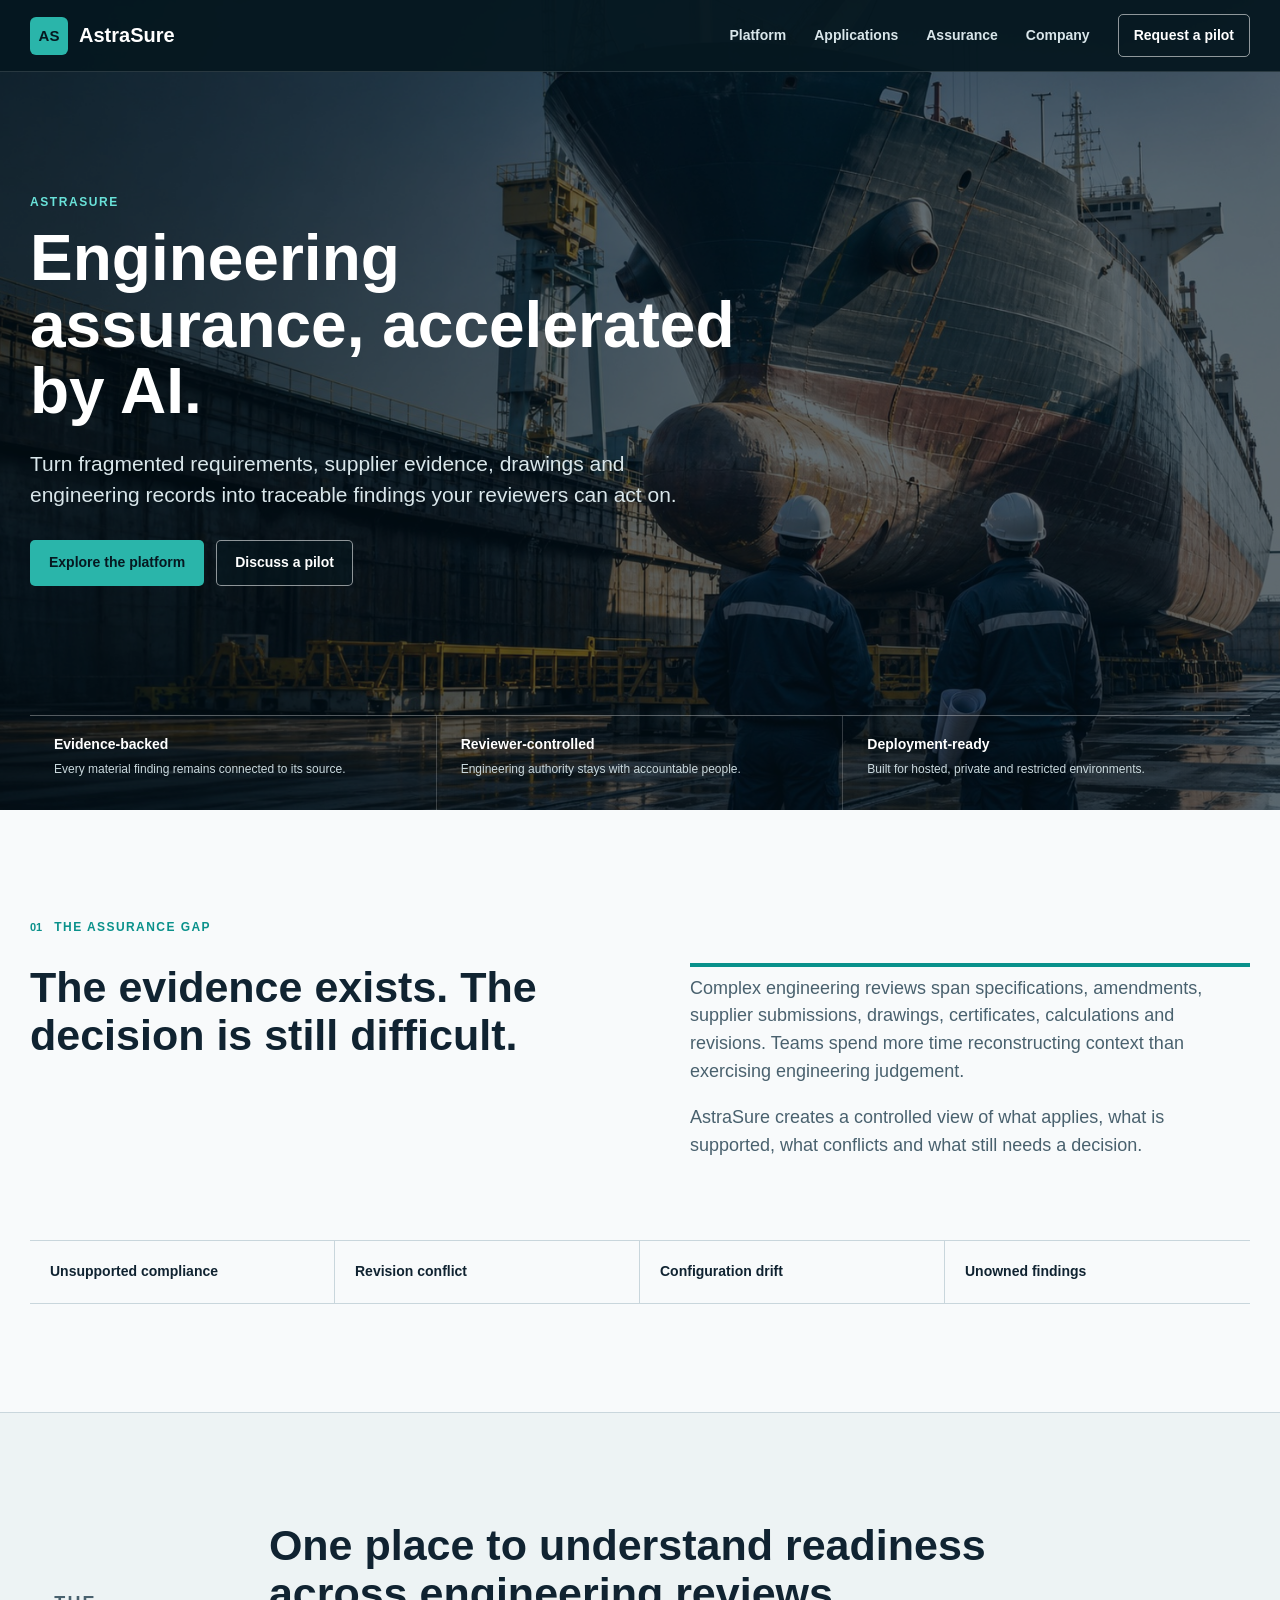
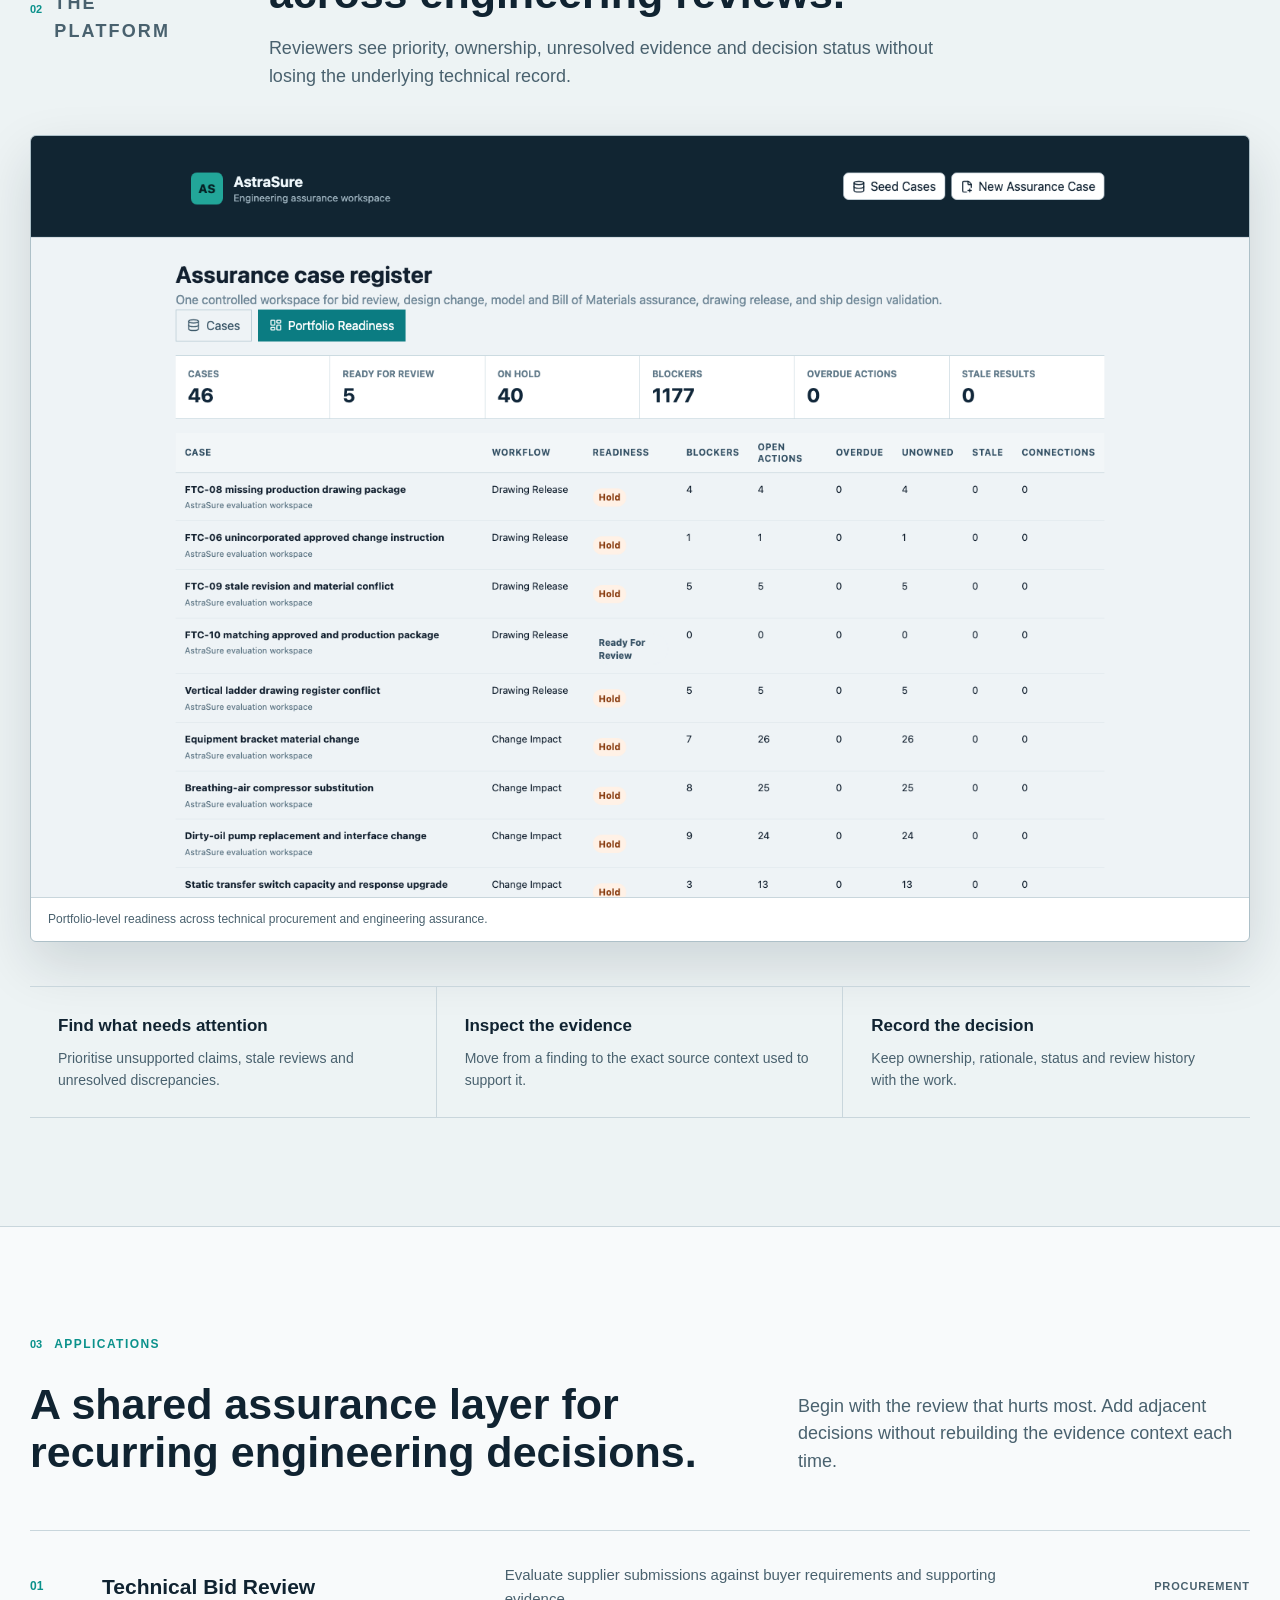
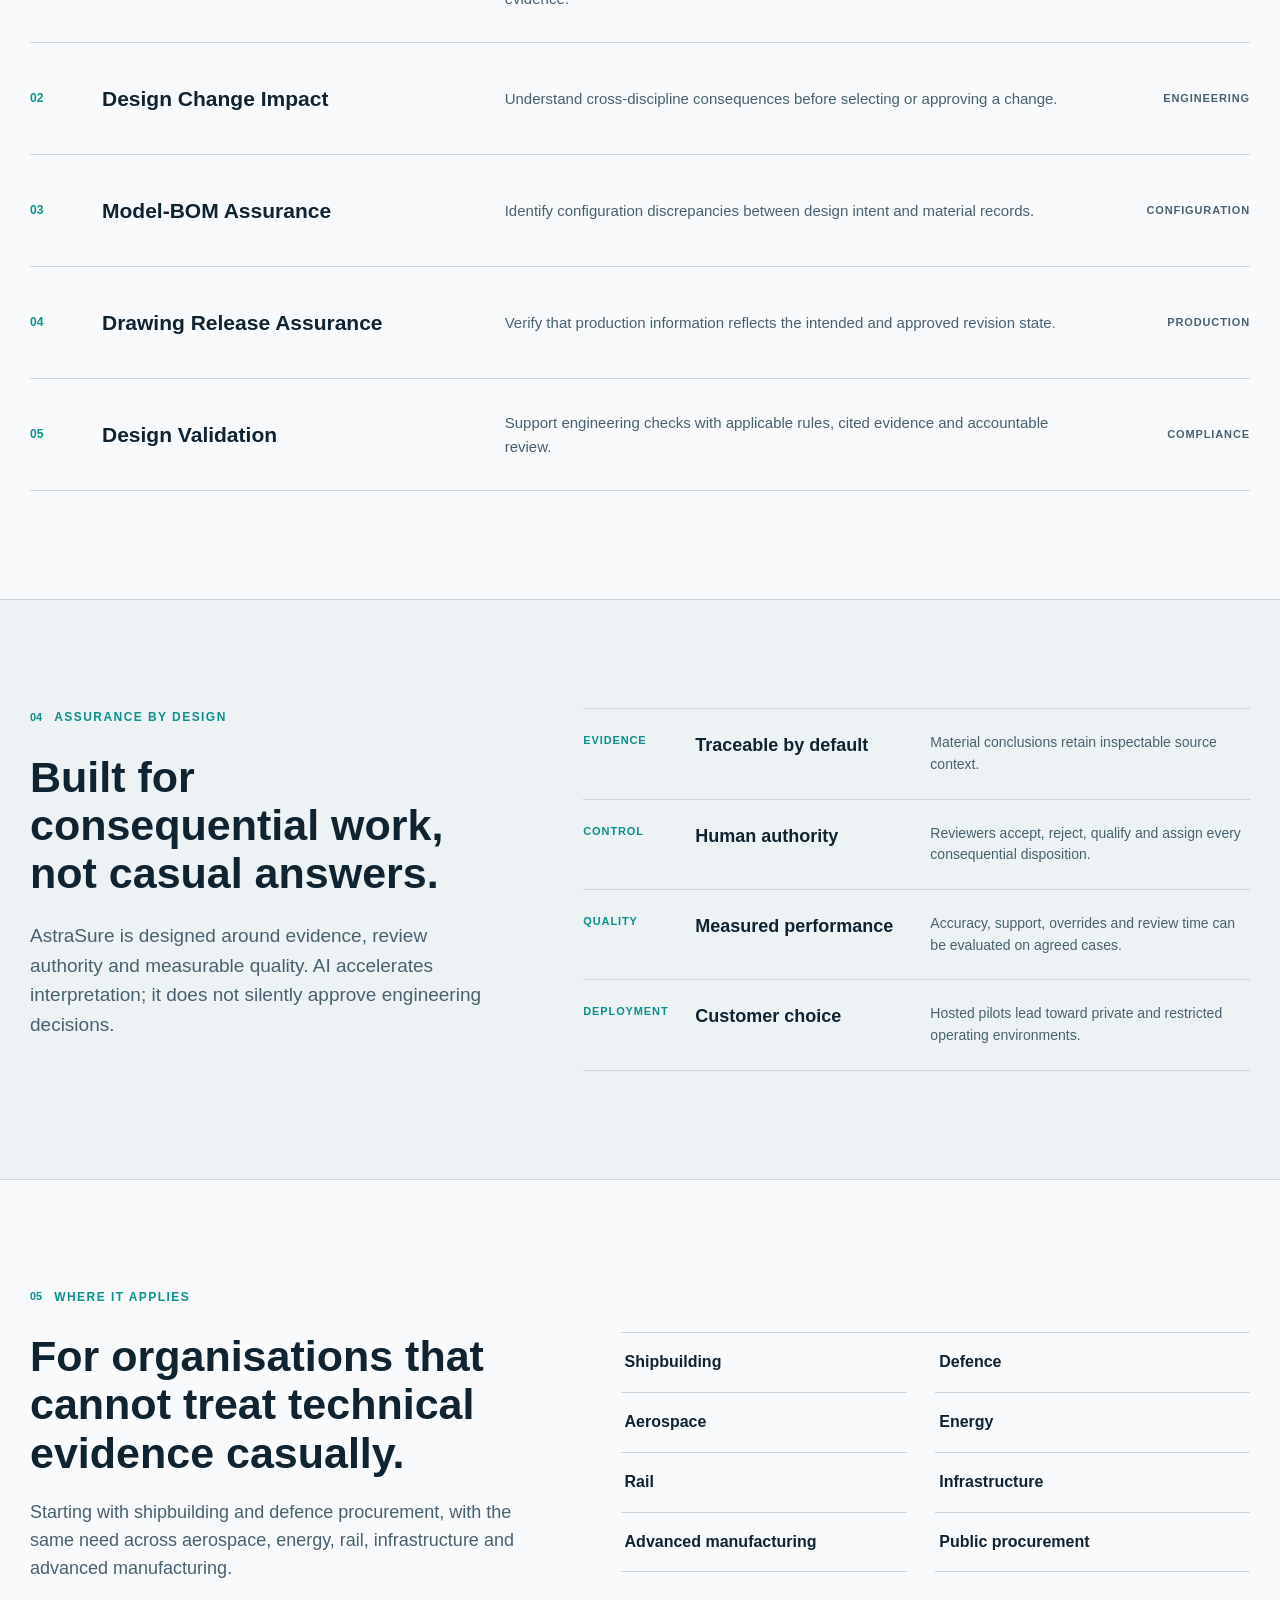
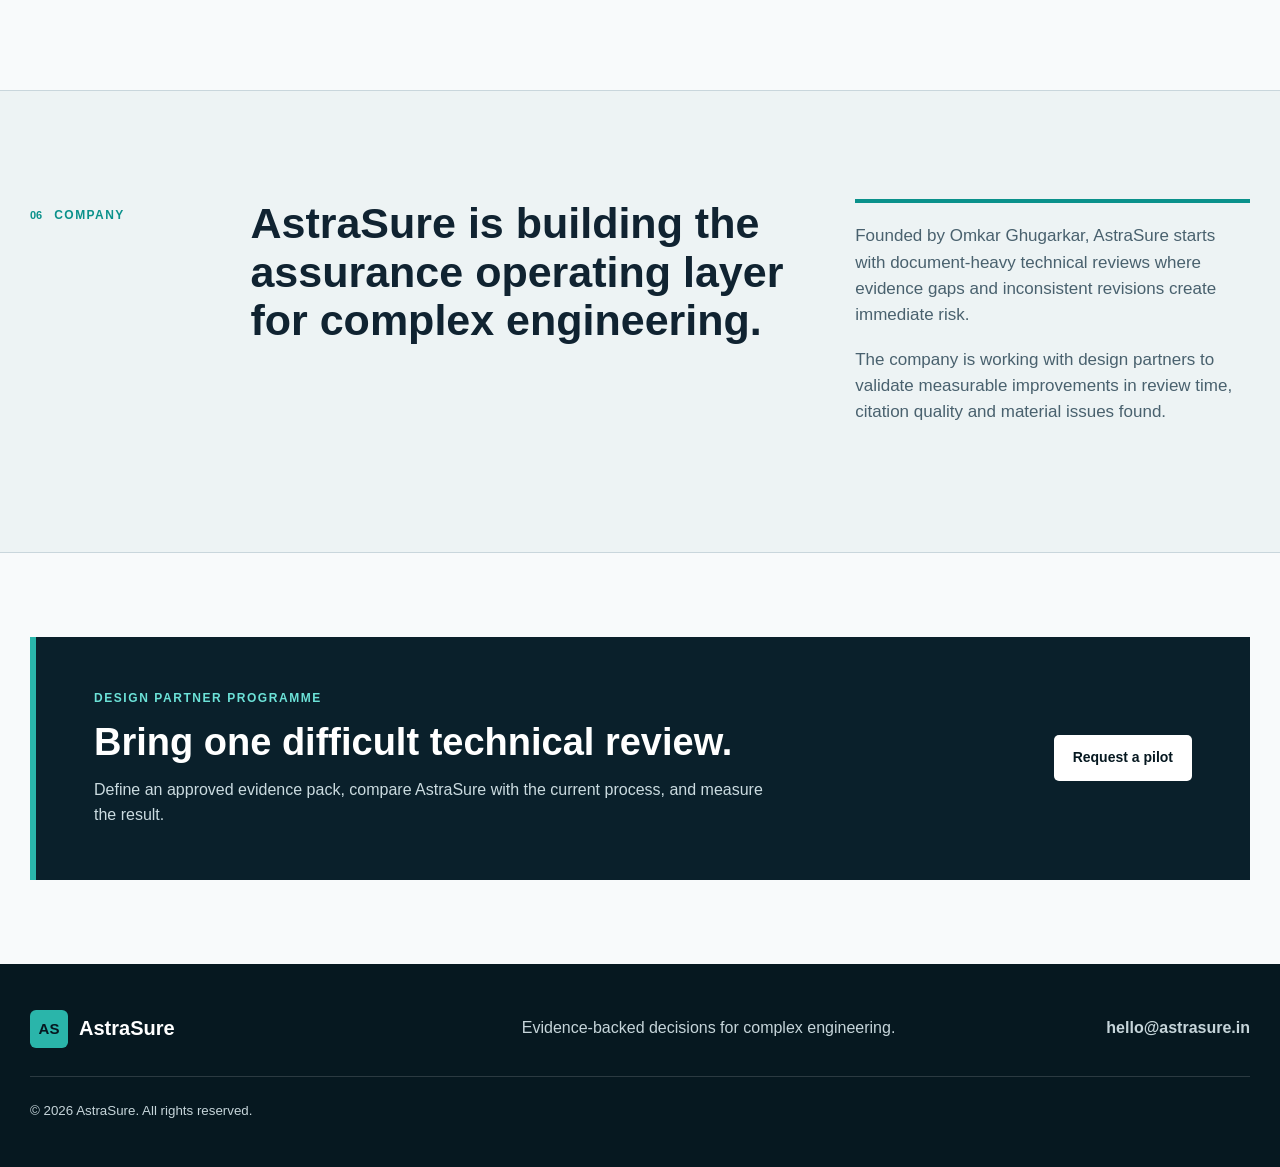
==== index.html @ 998c0419 "Launch AstraSure public website" ====
<!doctype html>
<html lang="en">
<head>
  <meta charset="utf-8">
  <meta name="viewport" content="width=device-width, initial-scale=1">
  <title>AstraSure | AI Engineering Assurance</title>
  <meta name="description" content="AstraSure helps engineering teams turn fragmented technical evidence into traceable findings and accountable decisions.">
  <meta name="theme-color" content="#0a202b">
  <meta property="og:title" content="AstraSure | AI Engineering Assurance">
  <meta property="og:description" content="Evidence-backed decisions for complex engineering.">
  <meta property="og:type" content="website">
  <meta property="og:url" content="https://astrasure.in/">
  <meta property="og:image" content="https://astrasure.in/assets/shipyard-hero.jpg">
  <link rel="canonical" href="https://astrasure.in/">
  <link rel="icon" href="assets/favicon.svg" type="image/svg+xml">
  <link rel="stylesheet" href="styles.css">
  <script src="script.js" defer></script>
</head>
<body>
  <a class="skip-link" href="#main">Skip to content</a>
  <header class="site-header" id="top">
    <a class="brand" href="#top" aria-label="AstraSure home">
      <span class="brand-mark">AS</span>
      <span>AstraSure</span>
    </a>
    <button class="menu-toggle" type="button" aria-expanded="false" aria-controls="site-nav" aria-label="Open navigation">
      <span></span><span></span><span></span>
    </button>
    <nav class="site-nav" id="site-nav" aria-label="Primary navigation">
      <a href="#platform">Platform</a>
      <a href="#applications">Applications</a>
      <a href="#assurance">Assurance</a>
      <a href="#company">Company</a>
      <a class="nav-action" href="#contact">Request a pilot</a>
    </nav>
  </header>

  <main id="main">
    <section class="hero" aria-labelledby="hero-title">
      <div class="hero-media" role="img" aria-label="Engineers inspecting a vessel in a modern shipyard"></div>
      <div class="hero-overlay" aria-hidden="true"></div>
      <div class="hero-inner">
        <div class="hero-content">
          <p class="eyebrow">AstraSure</p>
          <h1 id="hero-title">Engineering assurance, accelerated by AI.</h1>
          <p class="hero-copy">Turn fragmented requirements, supplier evidence, drawings and engineering records into traceable findings your reviewers can act on.</p>
          <div class="hero-actions">
            <a class="button primary" href="#platform">Explore the platform</a>
            <a class="button secondary" href="#contact">Discuss a pilot</a>
          </div>
        </div>
        <div class="hero-proof" aria-label="AstraSure product principles">
          <span><strong>Evidence-backed</strong>Every material finding remains connected to its source.</span>
          <span><strong>Reviewer-controlled</strong>Engineering authority stays with accountable people.</span>
          <span><strong>Deployment-ready</strong>Built for hosted, private and restricted environments.</span>
        </div>
      </div>
    </section>

    <section class="problem section" aria-labelledby="problem-title">
      <div class="section-label"><span>01</span><p>The assurance gap</p></div>
      <div class="problem-layout">
        <h2 id="problem-title">The evidence exists. The decision is still difficult.</h2>
        <div class="problem-copy">
          <p>Complex engineering reviews span specifications, amendments, supplier submissions, drawings, certificates, calculations and revisions. Teams spend more time reconstructing context than exercising engineering judgement.</p>
          <p>AstraSure creates a controlled view of what applies, what is supported, what conflicts and what still needs a decision.</p>
        </div>
      </div>
      <div class="risk-strip" aria-label="Common assurance risks">
        <span>Unsupported compliance</span>
        <span>Revision conflict</span>
        <span>Configuration drift</span>
        <span>Unowned findings</span>
      </div>
    </section>

    <section class="platform section-band" id="platform" aria-labelledby="platform-title">
      <div class="section-inner">
        <div class="section-heading">
          <div class="section-label"><span>02</span><p>The platform</p></div>
          <div>
            <h2 id="platform-title">One place to understand readiness across engineering reviews.</h2>
            <p>Reviewers see priority, ownership, unresolved evidence and decision status without losing the underlying technical record.</p>
          </div>
        </div>
        <figure class="product-frame reveal">
          <img src="assets/product-portfolio.png" alt="AstraSure portfolio register showing engineering assurance cases and blockers" width="1600" height="1000">
          <figcaption>Portfolio-level readiness across technical procurement and engineering assurance.</figcaption>
        </figure>
        <div class="platform-outcomes">
          <article><strong>Find what needs attention</strong><p>Prioritise unsupported claims, stale reviews and unresolved discrepancies.</p></article>
          <article><strong>Inspect the evidence</strong><p>Move from a finding to the exact source context used to support it.</p></article>
          <article><strong>Record the decision</strong><p>Keep ownership, rationale, status and review history with the work.</p></article>
        </div>
      </div>
    </section>

    <section class="applications section" id="applications" aria-labelledby="applications-title">
      <div class="section-label"><span>03</span><p>Applications</p></div>
      <div class="applications-intro">
        <h2 id="applications-title">A shared assurance layer for recurring engineering decisions.</h2>
        <p>Begin with the review that hurts most. Add adjacent decisions without rebuilding the evidence context each time.</p>
      </div>
      <div class="application-list">
        <article><span>01</span><h3>Technical Bid Review</h3><p>Evaluate supplier submissions against buyer requirements and supporting evidence.</p><strong>Procurement</strong></article>
        <article><span>02</span><h3>Design Change Impact</h3><p>Understand cross-discipline consequences before selecting or approving a change.</p><strong>Engineering</strong></article>
        <article><span>03</span><h3>Model-BOM Assurance</h3><p>Identify configuration discrepancies between design intent and material records.</p><strong>Configuration</strong></article>
        <article><span>04</span><h3>Drawing Release Assurance</h3><p>Verify that production information reflects the intended and approved revision state.</p><strong>Production</strong></article>
        <article><span>05</span><h3>Design Validation</h3><p>Support engineering checks with applicable rules, cited evidence and accountable review.</p><strong>Compliance</strong></article>
      </div>
    </section>

    <section class="assurance section-band" id="assurance" aria-labelledby="assurance-title">
      <div class="section-inner assurance-layout">
        <div>
          <div class="section-label"><span>04</span><p>Assurance by design</p></div>
          <h2 id="assurance-title">Built for consequential work, not casual answers.</h2>
          <p class="assurance-lead">AstraSure is designed around evidence, review authority and measurable quality. AI accelerates interpretation; it does not silently approve engineering decisions.</p>
        </div>
        <div class="assurance-list">
          <article><span>Evidence</span><h3>Traceable by default</h3><p>Material conclusions retain inspectable source context.</p></article>
          <article><span>Control</span><h3>Human authority</h3><p>Reviewers accept, reject, qualify and assign every consequential disposition.</p></article>
          <article><span>Quality</span><h3>Measured performance</h3><p>Accuracy, support, overrides and review time can be evaluated on agreed cases.</p></article>
          <article><span>Deployment</span><h3>Customer choice</h3><p>Hosted pilots lead toward private and restricted operating environments.</p></article>
        </div>
      </div>
    </section>

    <section class="industries section" aria-labelledby="industries-title">
      <div class="section-label"><span>05</span><p>Where it applies</p></div>
      <div class="industries-layout">
        <div>
          <h2 id="industries-title">For organisations that cannot treat technical evidence casually.</h2>
          <p>Starting with shipbuilding and defence procurement, with the same need across aerospace, energy, rail, infrastructure and advanced manufacturing.</p>
        </div>
        <div class="sector-list" aria-label="Target industries">
          <span>Shipbuilding</span><span>Defence</span><span>Aerospace</span><span>Energy</span><span>Rail</span><span>Infrastructure</span><span>Advanced manufacturing</span><span>Public procurement</span>
        </div>
      </div>
    </section>

    <section class="company section-band" id="company" aria-labelledby="company-title">
      <div class="section-inner company-layout">
        <div class="section-label"><span>06</span><p>Company</p></div>
        <h2 id="company-title">AstraSure is building the assurance operating layer for complex engineering.</h2>
        <div class="company-copy">
          <p>Founded by Omkar Ghugarkar, AstraSure starts with document-heavy technical reviews where evidence gaps and inconsistent revisions create immediate risk.</p>
          <p>The company is working with design partners to validate measurable improvements in review time, citation quality and material issues found.</p>
        </div>
      </div>
    </section>

    <section class="contact" id="contact" aria-labelledby="contact-title">
      <div>
        <p class="eyebrow">Design partner programme</p>
        <h2 id="contact-title">Bring one difficult technical review.</h2>
        <p>Define an approved evidence pack, compare AstraSure with the current process, and measure the result.</p>
      </div>
      <a class="button contact-button" href="mailto:hello@astrasure.in?subject=AstraSure%20design%20partner%20conversation">Request a pilot</a>
    </section>
  </main>

  <footer class="site-footer">
    <a class="brand footer-brand" href="#top"><span class="brand-mark">AS</span><span>AstraSure</span></a>
    <p>Evidence-backed decisions for complex engineering.</p>
    <a href="mailto:hello@astrasure.in">hello@astrasure.in</a>
    <small>&copy; <span id="year">2026</span> AstraSure. All rights reserved.</small>
  </footer>
</body>
</html>
---- styles.css ----
:root {
  --ink: #102331;
  --ink-soft: #49616e;
  --navy: #0a202b;
  --navy-deep: #061820;
  --teal: #0a918b;
  --teal-bright: #2ab5aa;
  --paper: #f8fafb;
  --mist: #edf3f4;
  --line: #c9d6dc;
  --white: #ffffff;
  --max: 1220px;
  --shadow: 0 22px 55px rgba(8, 31, 42, 0.14);
}

* { box-sizing: border-box; }
html { scroll-behavior: smooth; }
body {
  margin: 0;
  color: var(--ink);
  background: var(--paper);
  font-family: Inter, ui-sans-serif, -apple-system, BlinkMacSystemFont, "Segoe UI", sans-serif;
  font-size: 16px;
  line-height: 1.55;
  letter-spacing: 0;
}
body.menu-open { overflow: hidden; }
img { display: block; max-width: 100%; height: auto; }
a { color: inherit; }
button, a { -webkit-tap-highlight-color: transparent; }
button { font: inherit; }

.skip-link { position: fixed; top: 8px; left: 8px; z-index: 100; padding: 10px 14px; background: var(--white); transform: translateY(-160%); }
.skip-link:focus { transform: translateY(0); }

.site-header {
  position: fixed;
  inset: 0 0 auto;
  z-index: 50;
  height: 72px;
  display: flex;
  align-items: center;
  justify-content: space-between;
  padding: 0 max(24px, calc((100vw - var(--max)) / 2));
  color: var(--white);
  background: rgba(6, 24, 32, 0.95);
  border-bottom: 1px solid rgba(255, 255, 255, 0.14);
}
.brand { display: inline-flex; align-items: center; gap: 11px; font-size: 20px; font-weight: 820; text-decoration: none; }
.brand-mark { display: inline-grid; width: 38px; height: 38px; place-items: center; color: var(--navy-deep); background: var(--teal-bright); border-radius: 6px; font-size: 15px; font-weight: 900; }
.site-nav { display: flex; align-items: center; gap: 28px; }
.site-nav a { color: #d9e6ea; font-size: 14px; font-weight: 680; text-decoration: none; }
.site-nav a:hover, .site-nav a:focus-visible { color: var(--white); }
.site-nav .nav-action { padding: 10px 15px; color: var(--white); border: 1px solid rgba(255,255,255,.55); border-radius: 5px; }
.menu-toggle { display: none; }

.hero { position: relative; min-height: 720px; height: 90vh; max-height: 880px; overflow: hidden; color: var(--white); background: var(--navy-deep); }
.hero-media, .hero-overlay { position: absolute; inset: 0; }
.hero-media { background: url("assets/shipyard-hero.jpg") center center / cover no-repeat; }
.hero-overlay { background: rgba(3, 19, 27, 0.62); }
.hero-inner { position: relative; z-index: 2; width: min(var(--max), calc(100% - 48px)); height: 100%; margin: 0 auto; display: grid; grid-template-rows: 1fr auto; }
.hero-content { align-self: center; max-width: 720px; padding-top: 64px; }
.eyebrow { margin: 0 0 14px; color: var(--teal); font-size: 12px; font-weight: 850; letter-spacing: .13em; text-transform: uppercase; }
.hero .eyebrow { color: #69e2d9; }
.hero h1 { max-width: 720px; margin: 0; font-size: 64px; line-height: 1.04; letter-spacing: 0; }
.hero-copy { max-width: 680px; margin: 24px 0 30px; color: #d9e6ea; font-size: 21px; line-height: 1.46; }
.hero-actions { display: flex; flex-wrap: wrap; gap: 12px; }
.button { display: inline-flex; min-height: 46px; padding: 11px 18px; align-items: center; justify-content: center; border: 1px solid transparent; border-radius: 5px; font-size: 14px; font-weight: 800; text-decoration: none; transition: transform 160ms ease, background-color 160ms ease; }
.button:hover { transform: translateY(-2px); }
.button.primary { color: var(--navy-deep); background: var(--teal-bright); }
.button.secondary { color: var(--white); background: rgba(6, 24, 32, .55); border-color: rgba(255,255,255,.55); }
.hero-proof { display: grid; grid-template-columns: repeat(3, 1fr); border-top: 1px solid rgba(255,255,255,.32); }
.hero-proof span { min-height: 94px; padding: 18px 24px; color: #cad9de; border-right: 1px solid rgba(255,255,255,.2); font-size: 12px; }
.hero-proof span:last-child { border-right: 0; }
.hero-proof strong { display: block; margin-bottom: 4px; color: var(--white); font-size: 14px; }

.section { width: min(var(--max), calc(100% - 48px)); margin: 0 auto; padding: 108px 0; }
.section-band { padding: 108px 24px; background: var(--mist); border-block: 1px solid var(--line); }
.section-inner { width: min(var(--max), 100%); margin: 0 auto; }
.section-label { display: flex; align-items: center; gap: 12px; margin-bottom: 26px; color: var(--teal); }
.section-label span { font-size: 11px; font-weight: 850; }
.section-label p { margin: 0; font-size: 12px; font-weight: 850; letter-spacing: .12em; text-transform: uppercase; }
h2 { margin: 0; font-size: 43px; line-height: 1.12; letter-spacing: 0; }

.problem-layout { display: grid; grid-template-columns: 1fr 1fr; gap: 100px; align-items: start; }
.problem-copy { padding-top: 8px; border-top: 4px solid var(--teal); }
.problem-copy p { margin: 0 0 18px; color: var(--ink-soft); font-size: 18px; }
.risk-strip { margin-top: 62px; display: grid; grid-template-columns: repeat(4, 1fr); border-block: 1px solid var(--line); }
.risk-strip span { padding: 20px; border-right: 1px solid var(--line); font-size: 14px; font-weight: 760; }
.risk-strip span:last-child { border-right: 0; }

.section-heading { display: grid; grid-template-columns: .32fr 1.68fr; gap: 52px; margin-bottom: 44px; }
.section-heading .section-label { margin: 7px 0 0; }
.section-heading > div:last-child { max-width: 820px; }
.section-heading p { max-width: 680px; margin: 18px 0 0; color: var(--ink-soft); font-size: 18px; }
.product-frame { width: 100%; margin: 0; overflow: hidden; background: var(--white); border: 1px solid #adc0c8; border-radius: 6px; box-shadow: var(--shadow); }
.product-frame img { width: 100%; height: auto; aspect-ratio: 8 / 5; object-fit: contain; background: #eef3f5; }
.product-frame figcaption { padding: 12px 17px; color: var(--ink-soft); border-top: 1px solid var(--line); font-size: 12px; }
.platform-outcomes { display: grid; grid-template-columns: repeat(3, 1fr); margin-top: 44px; border-block: 1px solid var(--line); }
.platform-outcomes article { padding: 26px 28px; border-right: 1px solid var(--line); }
.platform-outcomes article:last-child { border-right: 0; }
.platform-outcomes strong { font-size: 17px; }
.platform-outcomes p { margin: 9px 0 0; color: var(--ink-soft); font-size: 14px; }

.applications-intro { display: grid; grid-template-columns: 1.2fr .8fr; gap: 90px; margin-bottom: 54px; align-items: end; }
.applications-intro p { margin: 0; color: var(--ink-soft); font-size: 18px; }
.application-list { border-top: 1px solid var(--line); }
.application-list article { display: grid; grid-template-columns: 48px 1.05fr 1.55fr .45fr; gap: 24px; align-items: center; min-height: 112px; border-bottom: 1px solid var(--line); }
.application-list article > span { color: var(--teal); font-size: 12px; font-weight: 850; }
.application-list h3 { margin: 0; font-size: 21px; line-height: 1.2; }
.application-list p { margin: 0; color: var(--ink-soft); font-size: 15px; }
.application-list article > strong { justify-self: end; color: var(--ink-soft); font-size: 11px; letter-spacing: .08em; text-transform: uppercase; }

.assurance-layout { display: grid; grid-template-columns: .82fr 1.18fr; gap: 90px; align-items: start; }
.assurance-lead { margin: 24px 0 0; color: var(--ink-soft); font-size: 19px; }
.assurance-list { border-top: 1px solid var(--line); }
.assurance-list article { display: grid; grid-template-columns: 90px .8fr 1.2fr; gap: 22px; padding: 23px 0; align-items: start; border-bottom: 1px solid var(--line); }
.assurance-list article > span { color: var(--teal); font-size: 11px; font-weight: 850; letter-spacing: .08em; text-transform: uppercase; }
.assurance-list h3 { margin: 0; font-size: 18px; }
.assurance-list p { margin: 0; color: var(--ink-soft); font-size: 14px; }

.industries-layout { display: grid; grid-template-columns: .88fr 1.12fr; gap: 96px; align-items: start; }
.industries-layout > div:first-child p { margin: 22px 0 0; color: var(--ink-soft); font-size: 18px; }
.sector-list { display: grid; grid-template-columns: repeat(2, 1fr); border-top: 1px solid var(--line); }
.sector-list span { padding: 17px 4px; border-bottom: 1px solid var(--line); font-weight: 750; }
.sector-list span:nth-child(odd) { margin-right: 28px; }

.company-layout { display: grid; grid-template-columns: .32fr 1.05fr .75fr; gap: 52px; align-items: start; }
.company-layout .section-label { margin-top: 7px; }
.company-copy { padding-top: 20px; border-top: 4px solid var(--teal); }
.company-copy p { margin: 0 0 18px; color: var(--ink-soft); font-size: 17px; }

.contact { width: min(var(--max), calc(100% - 48px)); margin: 84px auto; padding: 52px 58px; display: grid; grid-template-columns: 1fr auto; gap: 60px; align-items: center; color: var(--white); background: var(--navy); border-left: 6px solid var(--teal-bright); }
.contact .eyebrow { color: #6ce2d8; }
.contact h2 { font-size: 38px; }
.contact p:last-child { max-width: 690px; margin: 14px 0 0; color: #cbdbe0; }
.contact-button { color: var(--navy-deep); background: var(--white); }

.site-footer { display: grid; grid-template-columns: 1fr 1.2fr auto; gap: 28px; align-items: center; padding: 46px max(24px, calc((100vw - var(--max)) / 2)); color: #c6d5da; background: var(--navy-deep); }
.footer-brand { color: var(--white); }
.site-footer p { margin: 0; }
.site-footer > a:not(.brand) { font-weight: 700; text-decoration: none; }
.site-footer small { grid-column: 1 / -1; padding-top: 24px; border-top: 1px solid rgba(255,255,255,.15); }

.reveal { opacity: 1; transform: none; }

@media (max-width: 900px) {
  .site-header { height: 66px; padding: 0 20px; }
  .menu-toggle { display: grid; gap: 4px; width: 42px; height: 42px; place-content: center; padding: 0; color: var(--white); background: transparent; border: 1px solid rgba(255,255,255,.35); border-radius: 5px; }
  .menu-toggle span { display: block; width: 18px; height: 2px; background: currentColor; }
  .site-nav { position: fixed; inset: 66px 0 0; display: none; align-items: stretch; padding: 28px 24px; background: var(--navy-deep); }
  .site-nav.open { display: flex; flex-direction: column; gap: 0; }
  .site-nav a { padding: 18px 4px; border-bottom: 1px solid rgba(255,255,255,.16); font-size: 18px; }
  .site-nav .nav-action { margin-top: 18px; text-align: center; border: 1px solid rgba(255,255,255,.55); }
  .hero { min-height: 700px; height: 90vh; }
  .hero-media { background-position: 58% center; }
  .hero-inner { width: calc(100% - 40px); }
  .hero-content { padding-top: 52px; }
  .hero h1 { font-size: 47px; }
  .hero-copy { font-size: 18px; }
  .hero-proof { grid-template-columns: 1fr; }
  .hero-proof span { min-height: 0; padding: 10px 0; border-right: 0; border-bottom: 1px solid rgba(255,255,255,.18); }
  .hero-proof span:last-child { border-bottom: 0; }
  .section { width: calc(100% - 40px); padding: 82px 0; }
  .section-band { padding: 82px 20px; }
  h2 { font-size: 35px; }
  .problem-layout, .section-heading, .applications-intro, .assurance-layout, .industries-layout, .company-layout { grid-template-columns: 1fr; gap: 36px; }
  .section-heading .section-label, .company-layout .section-label { margin: 0; }
  .risk-strip, .platform-outcomes { grid-template-columns: repeat(2, 1fr); }
  .risk-strip span:nth-child(2), .platform-outcomes article:nth-child(2) { border-right: 0; }
  .application-list article { grid-template-columns: 36px 1fr; gap: 8px 18px; padding: 22px 0; }
  .application-list p, .application-list article > strong { grid-column: 2; justify-self: start; }
  .assurance-list article { grid-template-columns: 74px 1fr; }
  .assurance-list p { grid-column: 2; }
  .contact { width: calc(100% - 40px); grid-template-columns: 1fr; gap: 26px; padding: 40px 30px; }
  .contact .button { justify-self: start; }
  .site-footer { grid-template-columns: 1fr; padding: 42px 20px; }
  .site-footer small { grid-column: 1; }
}

@media (max-width: 520px) {
  .hero { min-height: 760px; }
  .hero h1 { font-size: 40px; }
  .hero-actions { flex-direction: column; align-items: stretch; }
  h2 { font-size: 31px; }
  .risk-strip, .platform-outcomes, .sector-list { grid-template-columns: 1fr; }
  .risk-strip span, .platform-outcomes article { border-right: 0; border-bottom: 1px solid var(--line); }
  .platform-outcomes article:last-child { border-bottom: 0; }
  .sector-list span:nth-child(odd) { margin-right: 0; }
  .assurance-list article { grid-template-columns: 1fr; gap: 7px; }
  .assurance-list p { grid-column: 1; }
}

@media (prefers-reduced-motion: reduce) {
  html { scroll-behavior: auto; }
  *, *::before, *::after { transition-duration: .01ms !important; animation-duration: .01ms !important; }
}
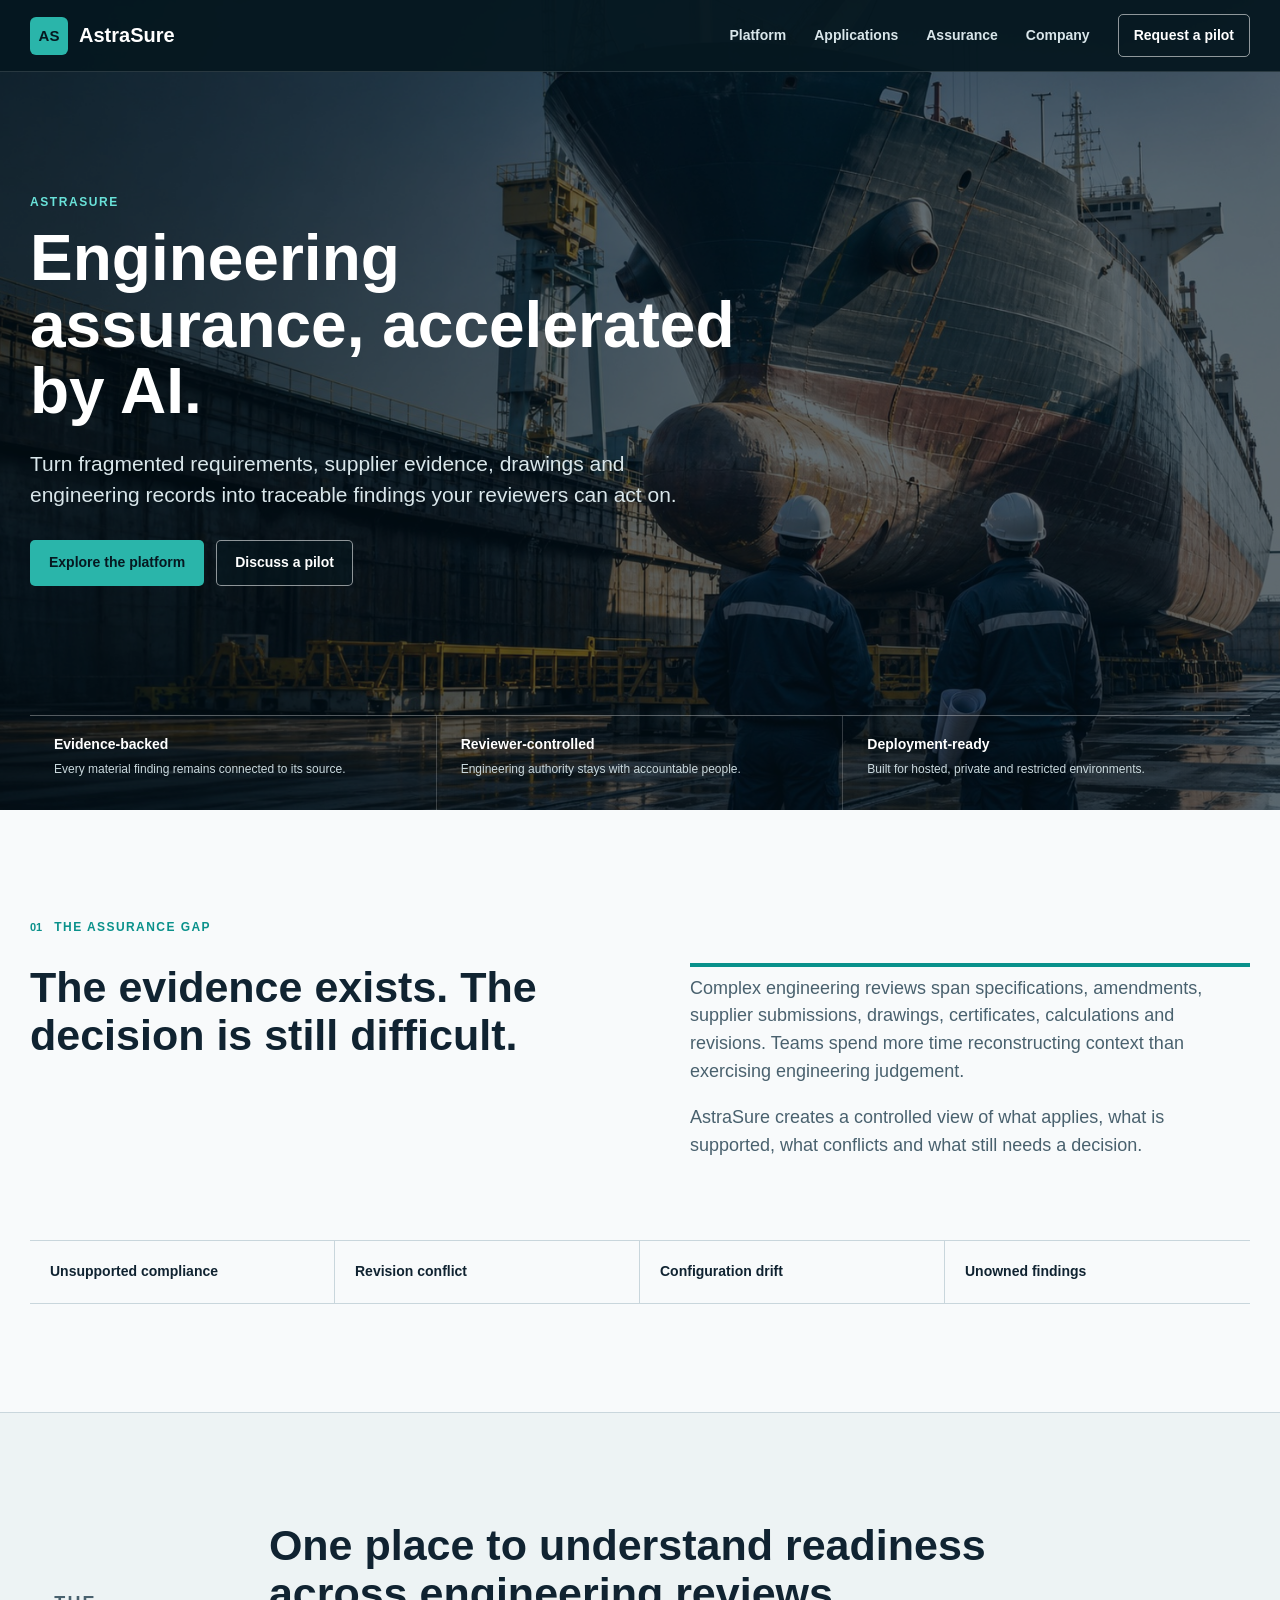
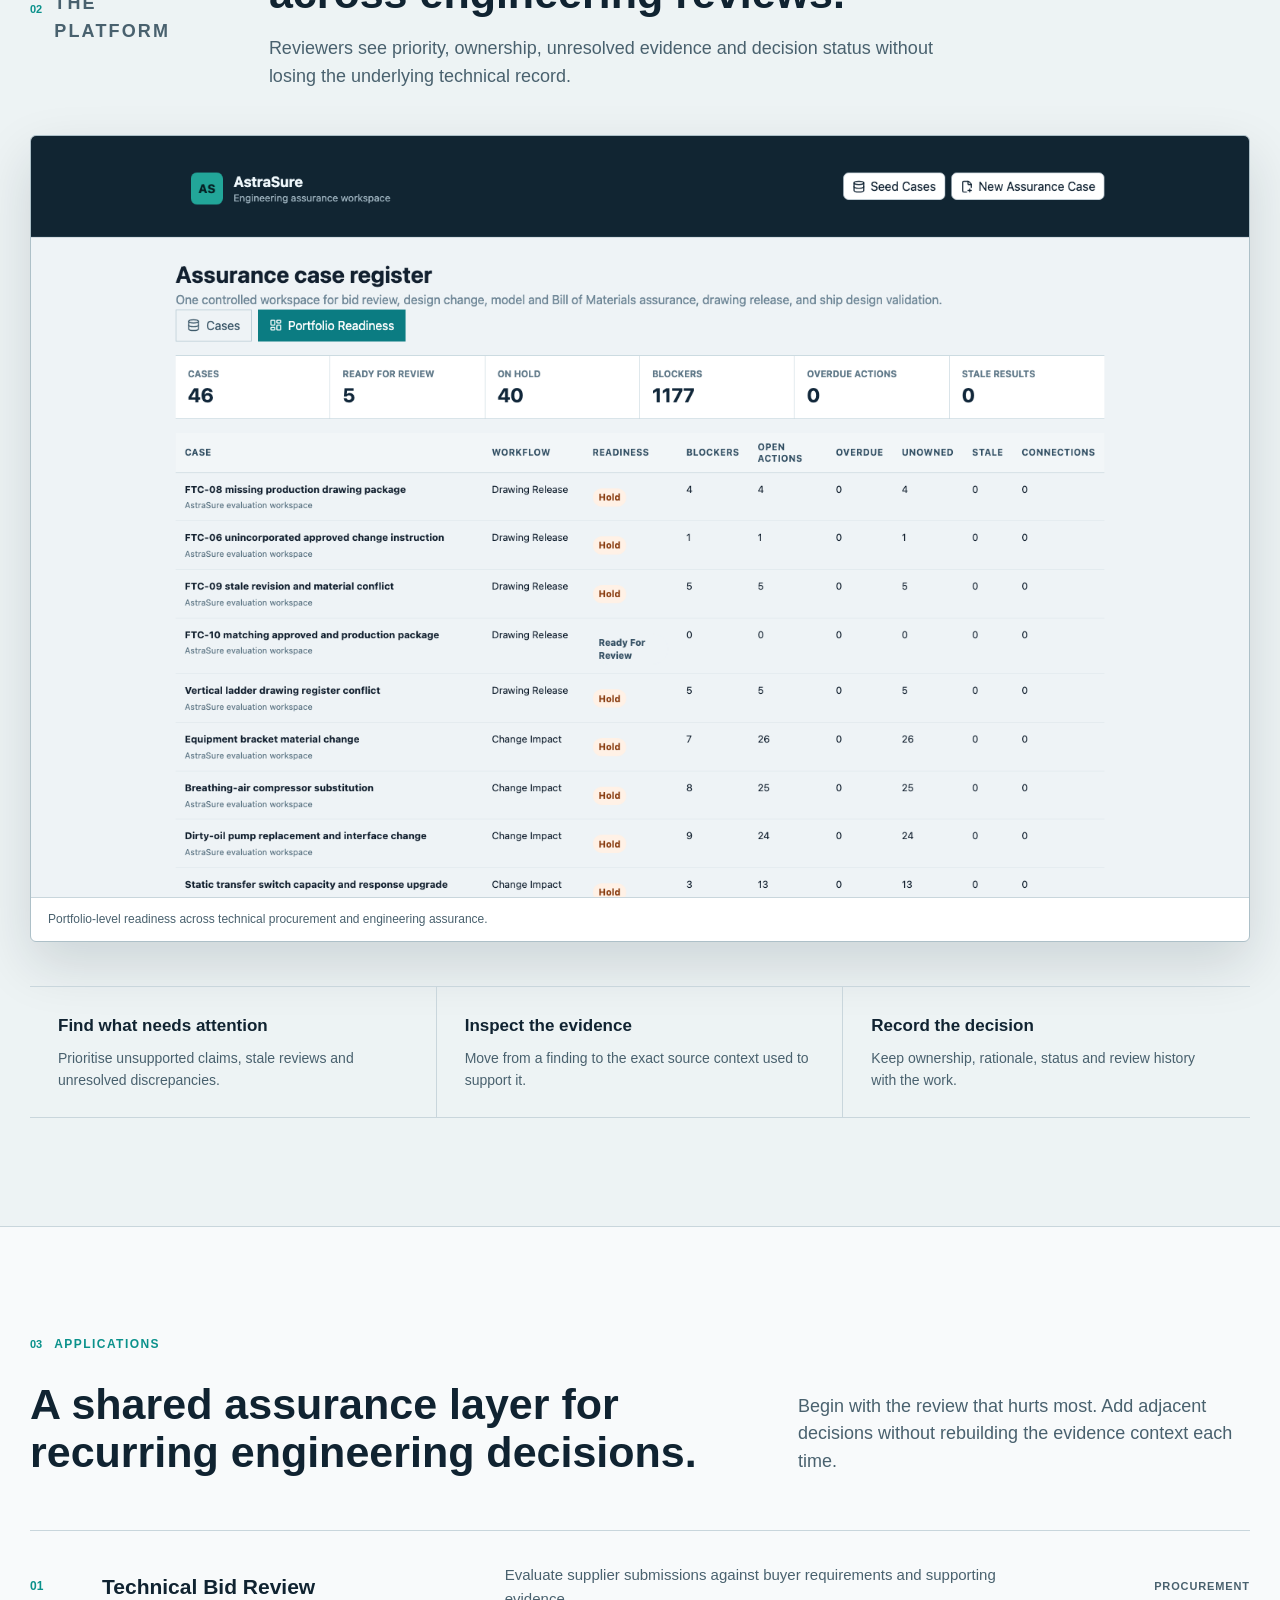
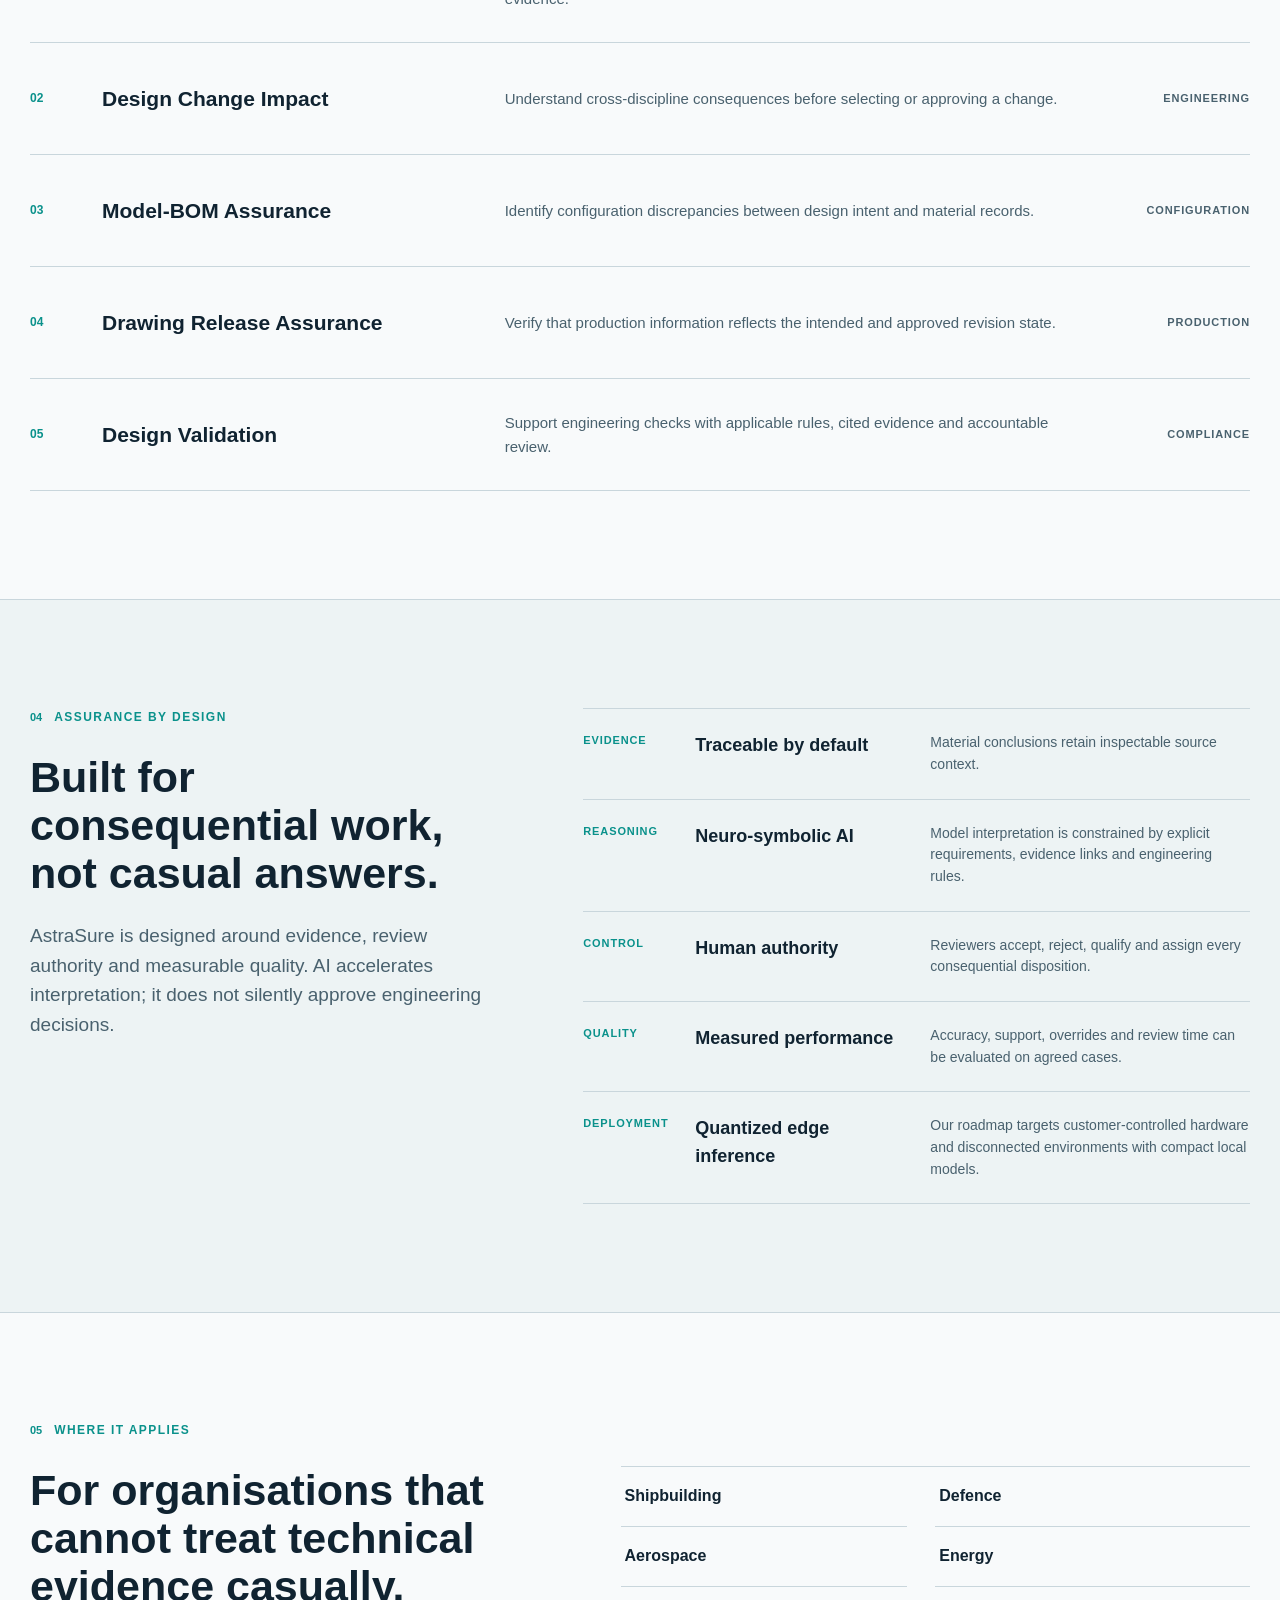
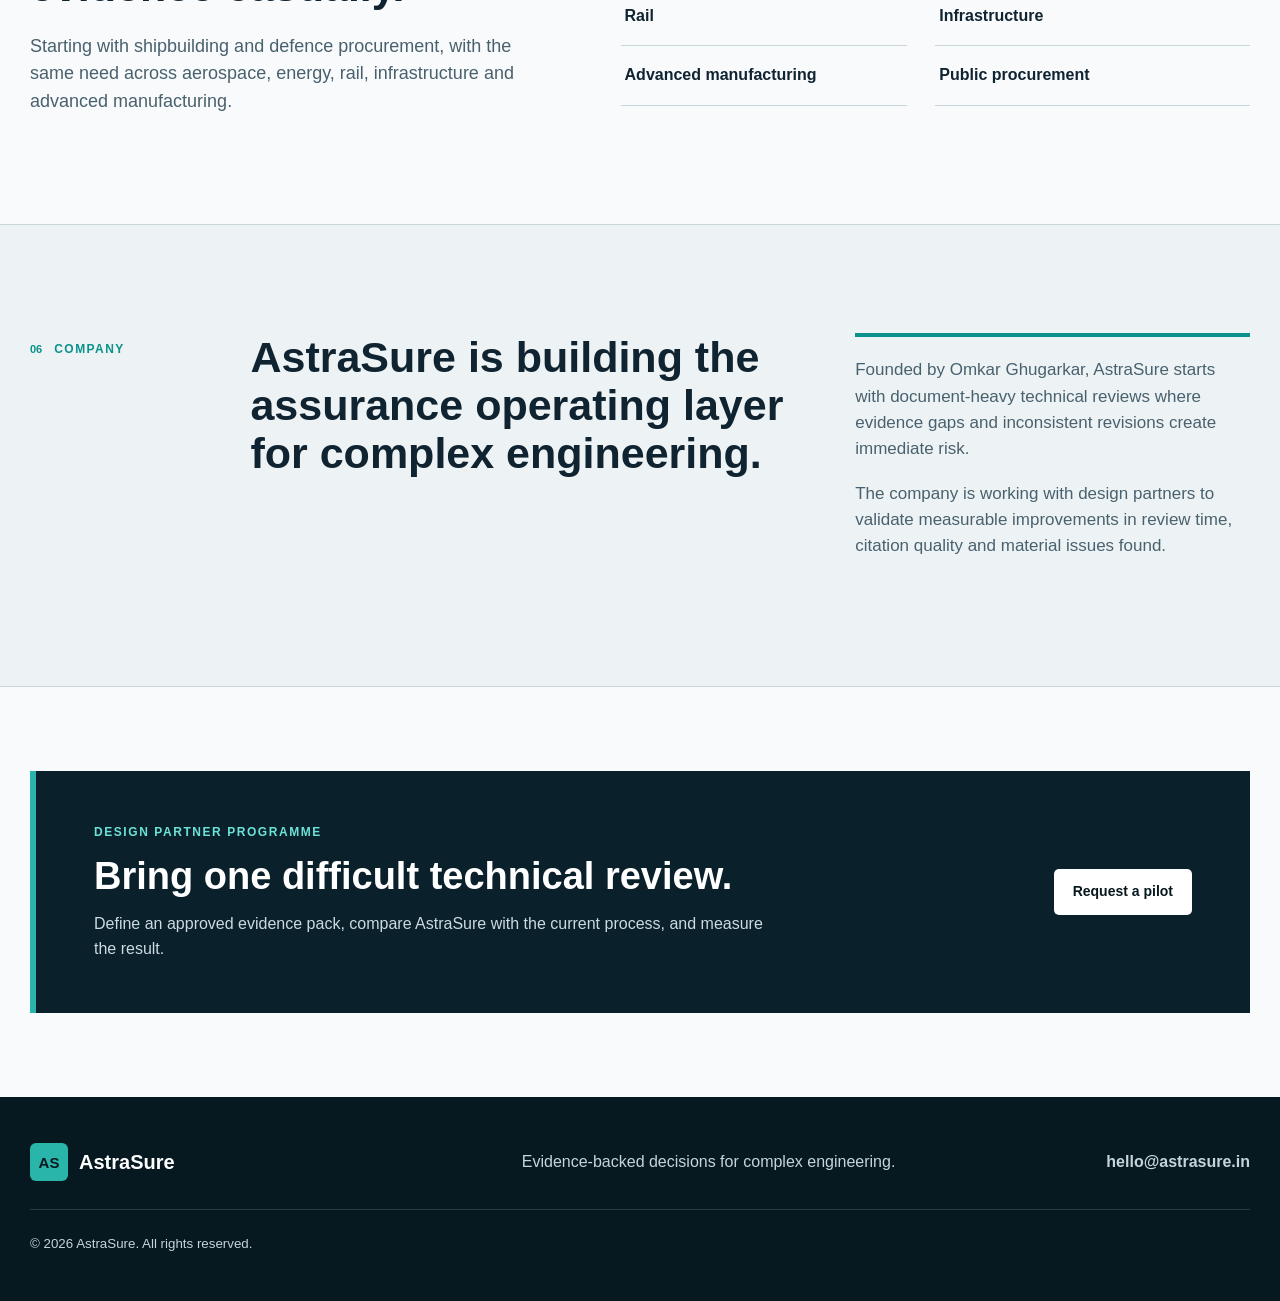
==== commit 3e481885: "Add private AI architecture positioning" ====
--- a/index.html
+++ b/index.html
@@ -119,9 +119,10 @@
         </div>
         <div class="assurance-list">
           <article><span>Evidence</span><h3>Traceable by default</h3><p>Material conclusions retain inspectable source context.</p></article>
+          <article><span>Reasoning</span><h3>Neuro-symbolic AI</h3><p>Model interpretation is constrained by explicit requirements, evidence links and engineering rules.</p></article>
           <article><span>Control</span><h3>Human authority</h3><p>Reviewers accept, reject, qualify and assign every consequential disposition.</p></article>
           <article><span>Quality</span><h3>Measured performance</h3><p>Accuracy, support, overrides and review time can be evaluated on agreed cases.</p></article>
-          <article><span>Deployment</span><h3>Customer choice</h3><p>Hosted pilots lead toward private and restricted operating environments.</p></article>
+          <article><span>Deployment</span><h3>Quantized edge inference</h3><p>Our roadmap targets customer-controlled hardware and disconnected environments with compact local models.</p></article>
         </div>
       </div>
     </section>
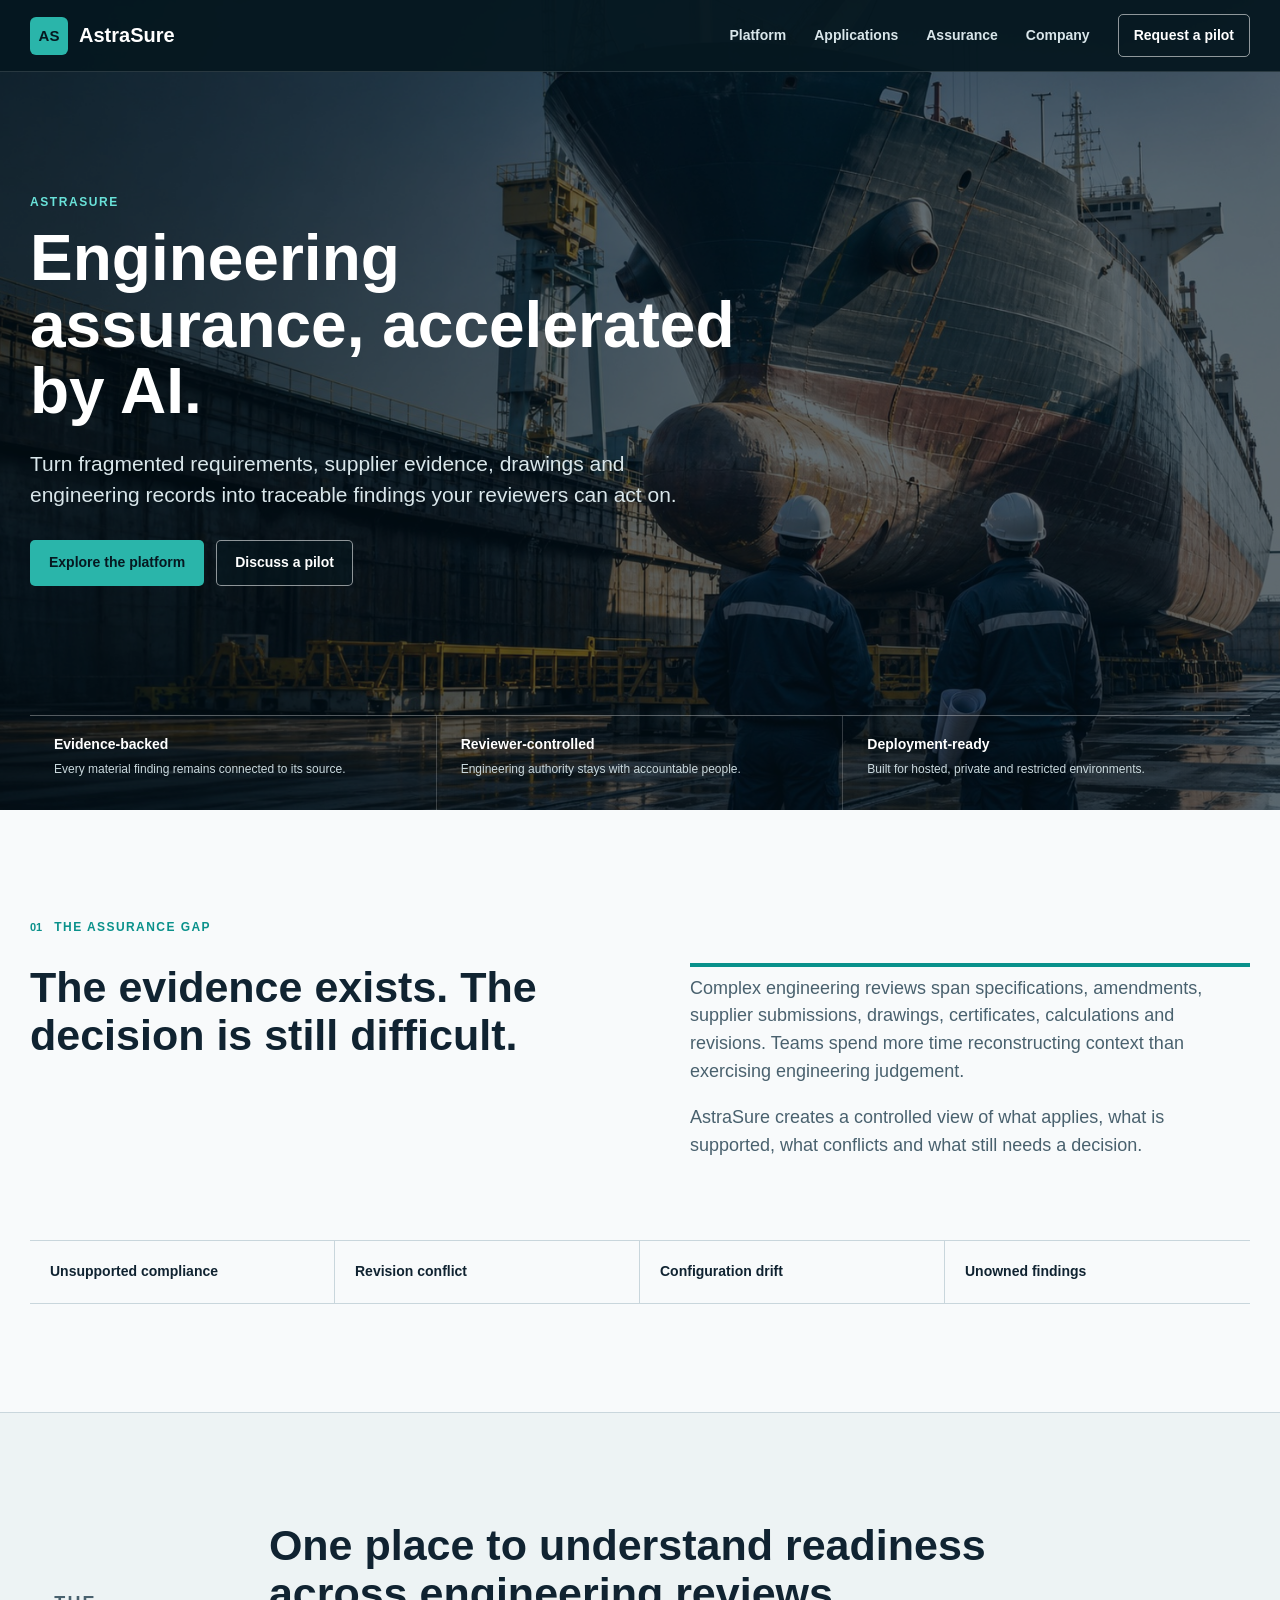
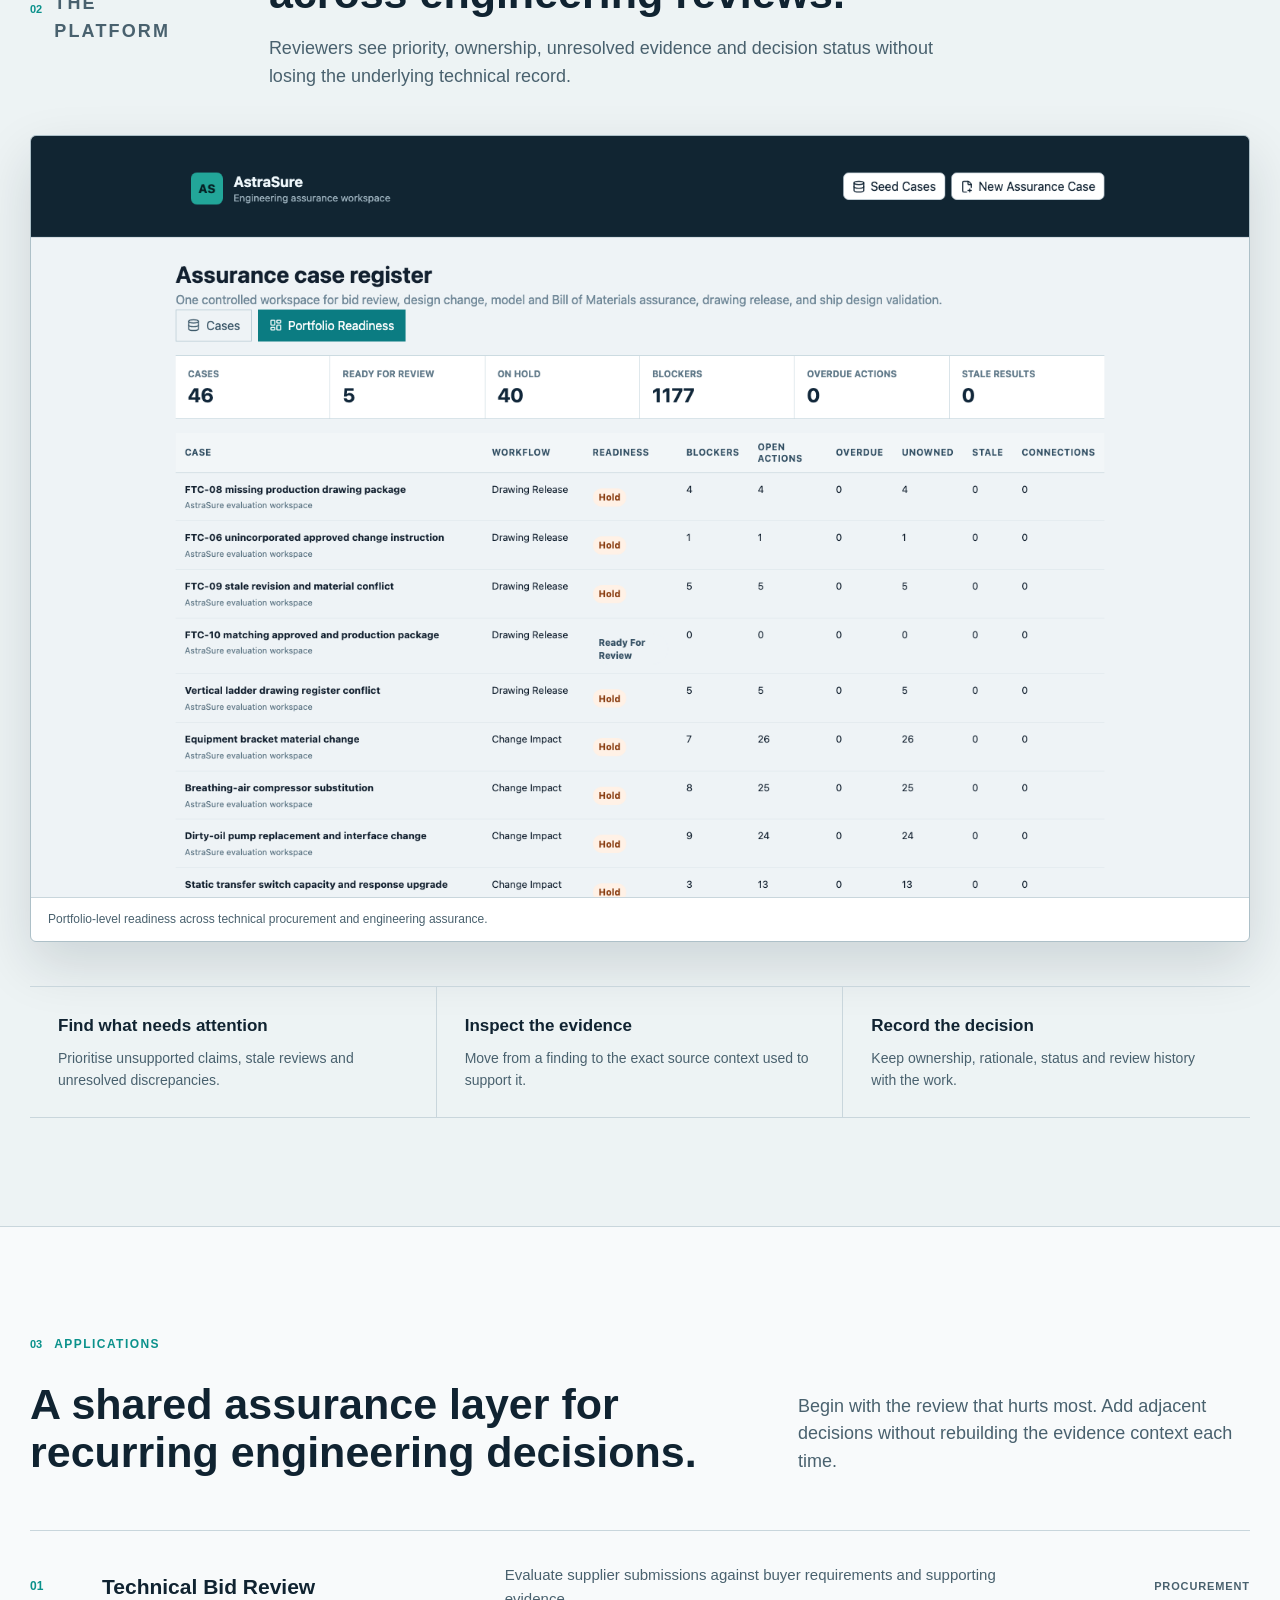
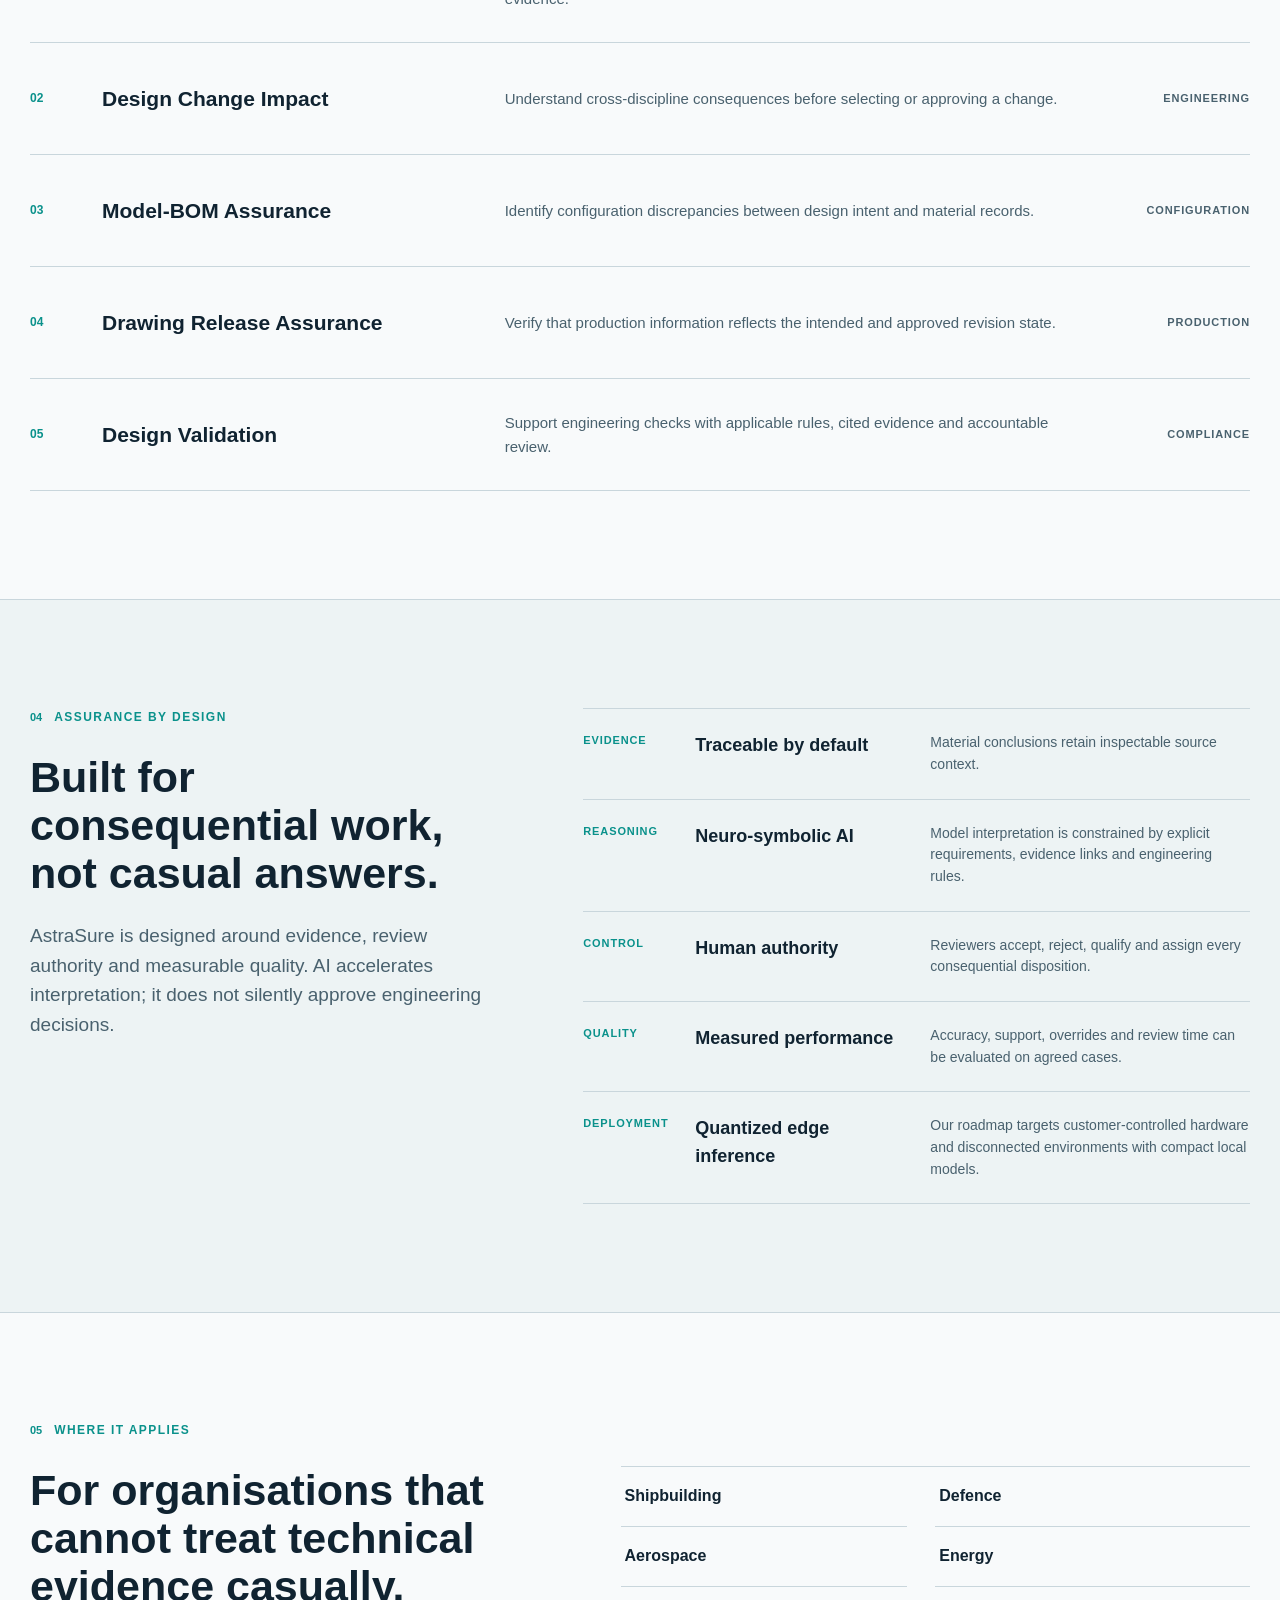
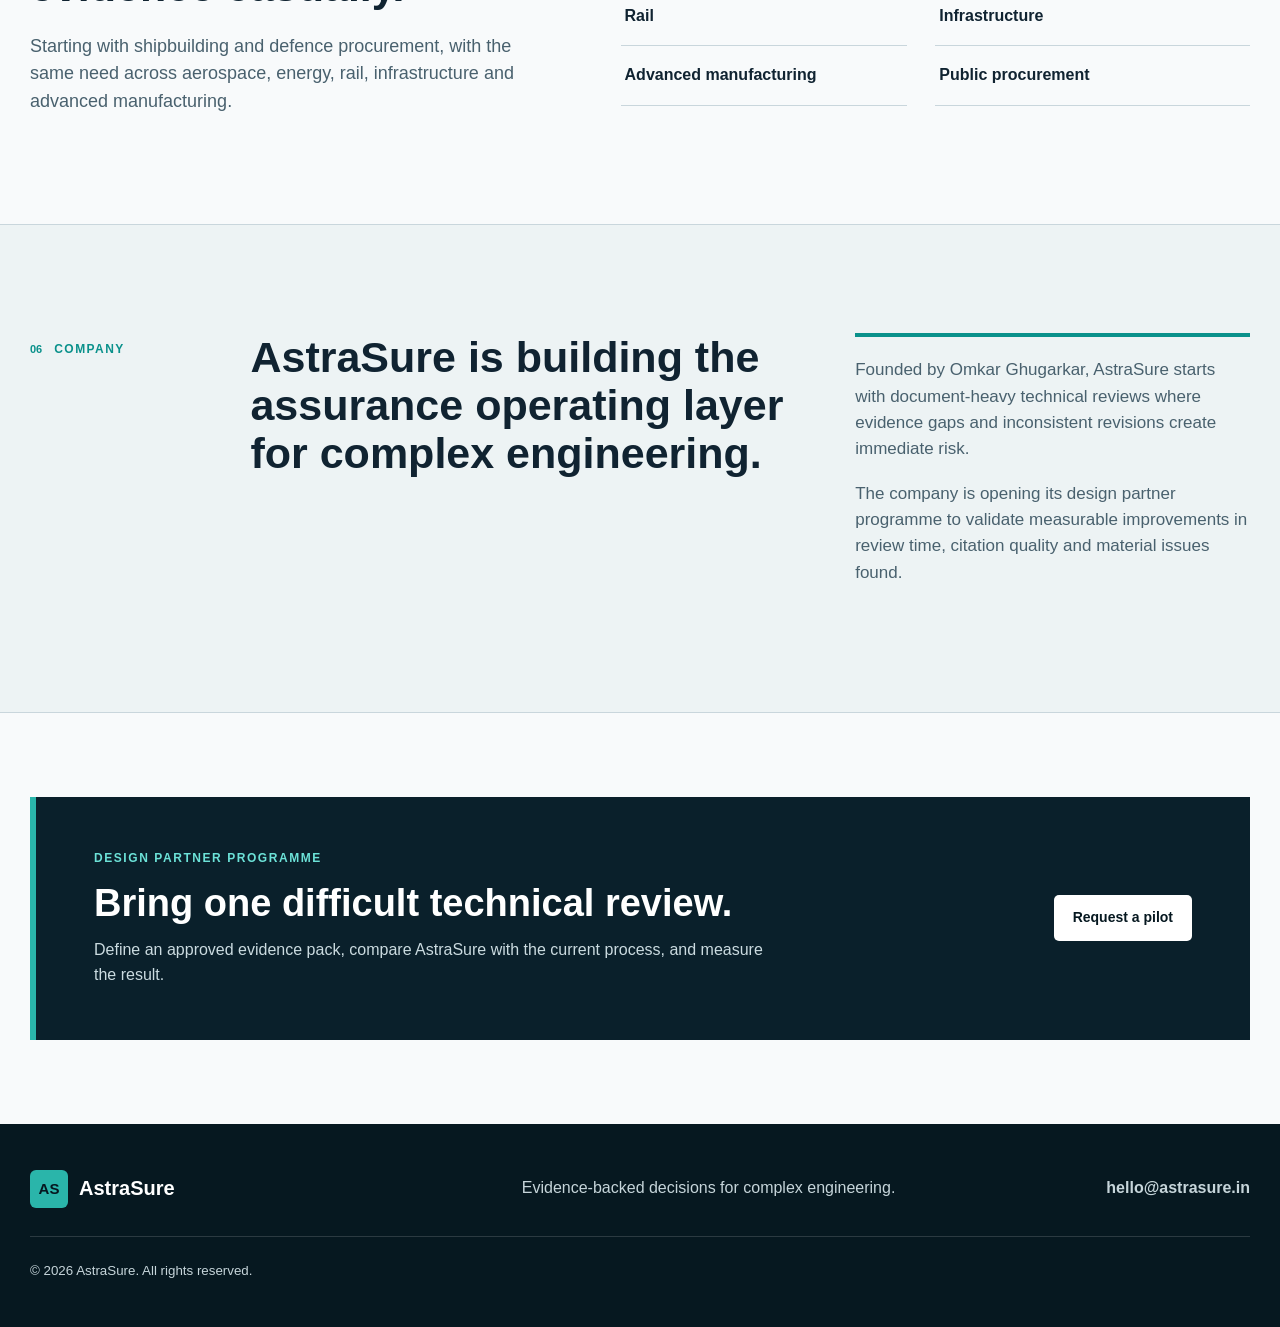
==== commit 82c17a42: "Clarify design partner programme status" ====
--- a/index.html
+++ b/index.html
@@ -146,7 +146,7 @@
         <h2 id="company-title">AstraSure is building the assurance operating layer for complex engineering.</h2>
         <div class="company-copy">
           <p>Founded by Omkar Ghugarkar, AstraSure starts with document-heavy technical reviews where evidence gaps and inconsistent revisions create immediate risk.</p>
-          <p>The company is working with design partners to validate measurable improvements in review time, citation quality and material issues found.</p>
+          <p>The company is opening its design partner programme to validate measurable improvements in review time, citation quality and material issues found.</p>
         </div>
       </div>
     </section>
